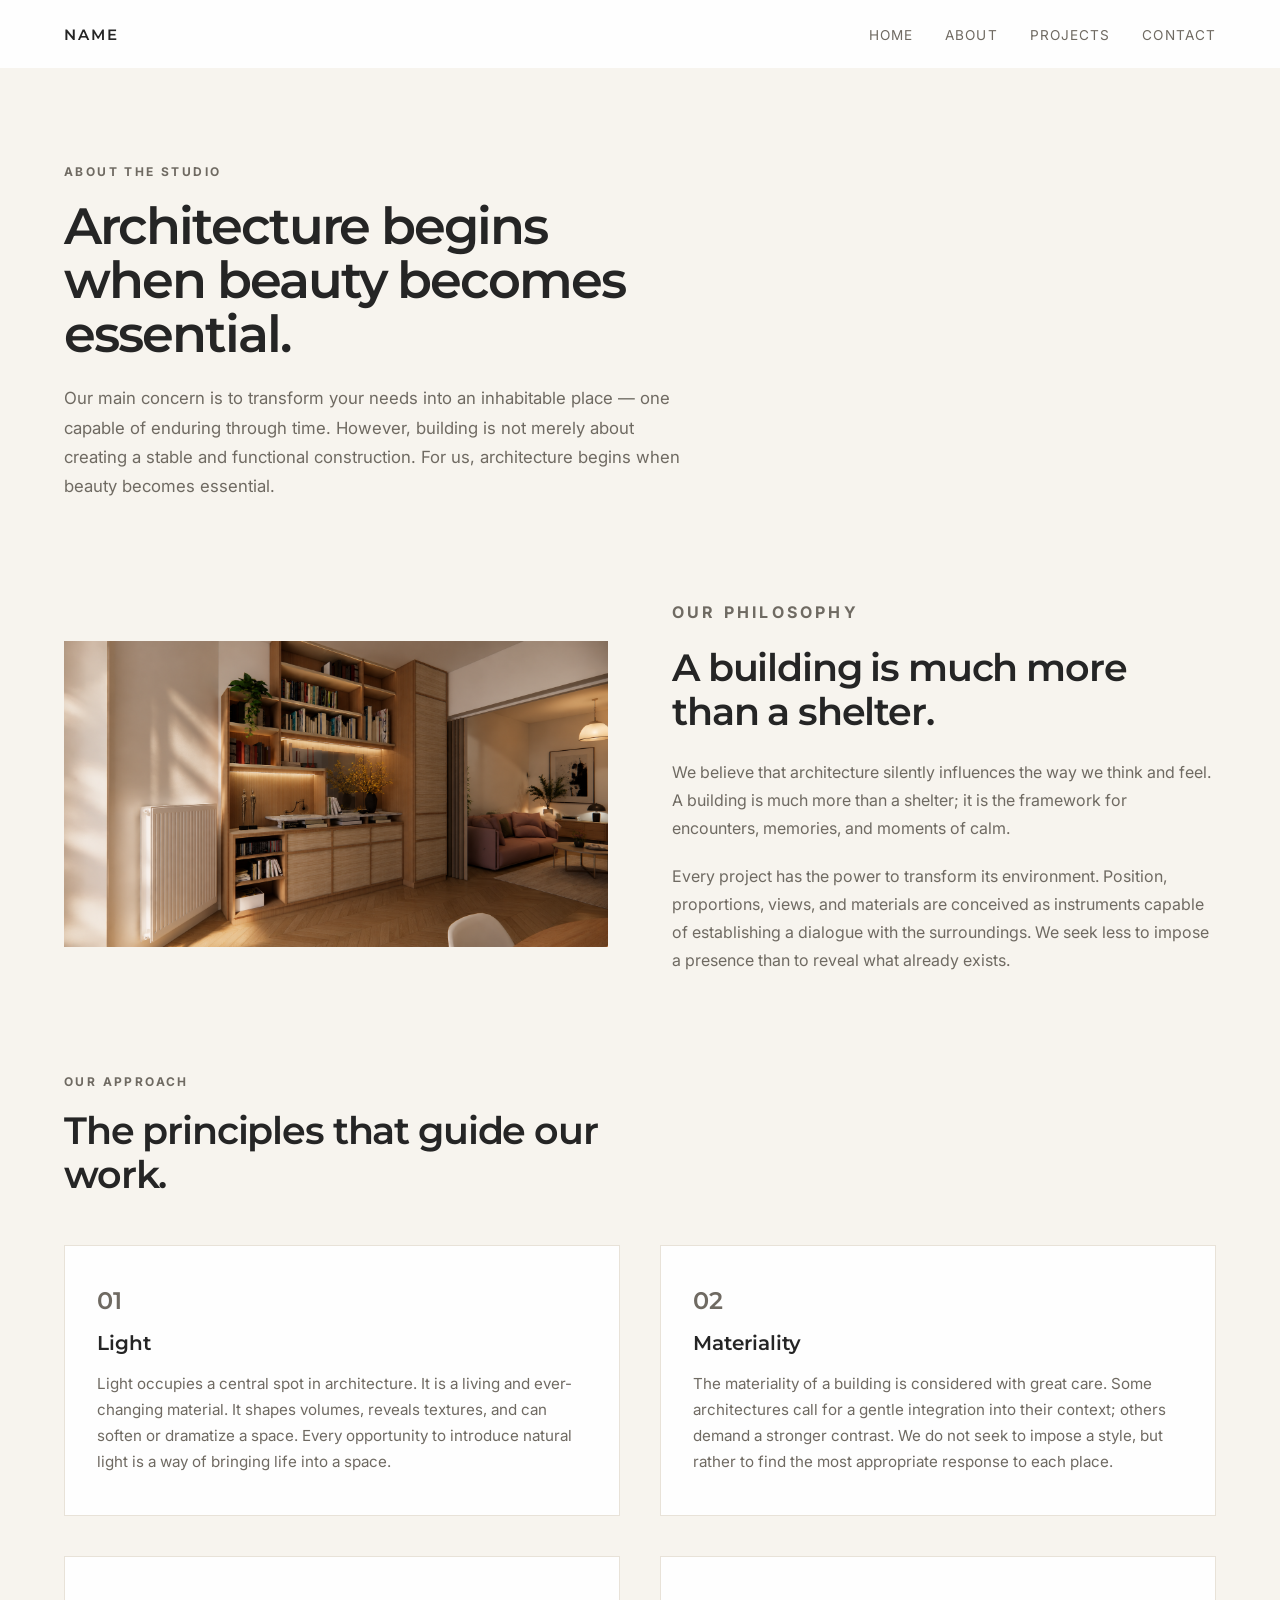
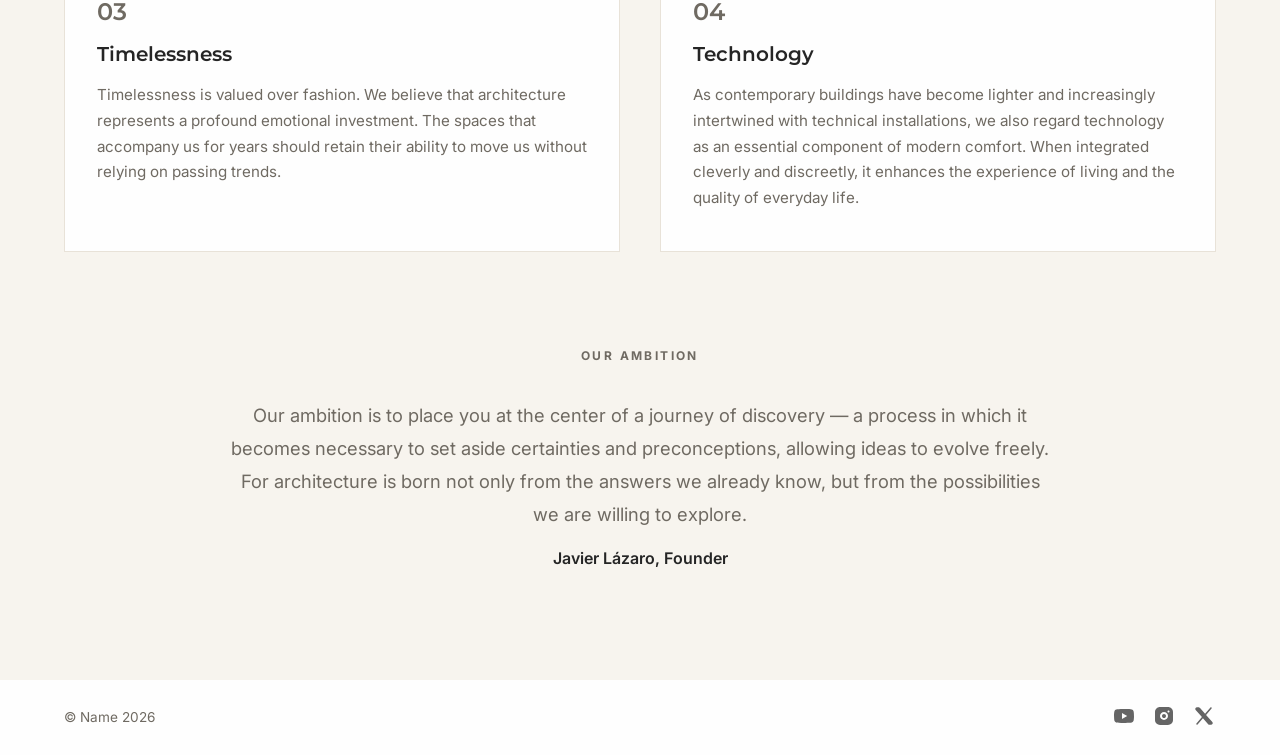
==== about.html @ 38e944a3 "add project page structure and styling" ====
<!doctype html>
<html lang="en">
  <head>
    <meta charset="UTF-8" />
    <meta name="viewport" content="width=device-width, initial-scale=1.0" />
    <!-- Google Fonts -->
    <link rel="preconnect" href="https://fonts.googleapis.com" />
    <link rel="preconnect" href="https://fonts.gstatic.com" crossorigin />
    <link
      href="https://fonts.googleapis.com/css2?family=Inter:ital,opsz,wght@0,14..32,100..900;1,14..32,100..900&family=Montserrat:ital,wght@0,100..900;1,100..900&display=swap"
      rel="stylesheet"
    />
    <!-- CSS Global -->
    <link rel="stylesheet" href="./global.css" />
    <title>About - Architecture</title>
  </head>
  <body>
    <header class="site-header">
      <a href="index.html" class="logo">Name</a>
      <nav class="site-nav">
        <ul>
          <li><a href="index.html">Home</a></li>
          <li><a href="about.html">About</a></li>
          <li><a href="projects.html">Projects</a></li>
          <li><a href="#">Contact</a></li>
        </ul>
      </nav>
    </header>

    <main>
      <!-- PAGE INTRO -->
      <section class="page-intro">
        <p class="eyebrow">About the Studio</p>
        <h1>Architecture begins when beauty becomes essential.</h1>
        <p class="subtext">
          Our main concern is to transform your needs into an inhabitable place
          — one capable of enduring through time. However, building is not
          merely about creating a stable and functional construction. For us,
          architecture begins when beauty becomes essential.
        </p>
      </section>

      <!-- PHILOSOPHY -->
      <section class="philosophy">
        <div class="philosophy-image">
          <img
            src="./images/projects/almu-y-tommi.png"
            alt="Almu & Tommi project"
          />
        </div>
        <div class="philosophy-text">
          <p class="eyebrow">Our Philosophy</p>
          <h2>A building is much more than a shelter.</h2>
          <p>
            We believe that architecture silently influences the way we think
            and feel. A building is much more than a shelter; it is the
            framework for encounters, memories, and moments of calm.
          </p>
          <p>
            Every project has the power to transform its environment. Position,
            proportions, views, and materials are conceived as instruments
            capable of establishing a dialogue with the surroundings. We seek
            less to impose a presence than to reveal what already exists.
          </p>
        </div>
      </section>

      <!-- APPROACH GRID -->
      <section class="page-section">
        <div class="section-header">
          <p class="eyebrow">Our Approach</p>
          <h2>The principles that guide our work.</h2>
        </div>

        <div class="values-grid">
          <div class="value-card">
            <span class="value-number">01</span>
            <h3>Light</h3>
            <p>
              Light occupies a central spot in architecture. It is a living and
              ever-changing material. It shapes volumes, reveals textures, and
              can soften or dramatize a space. Every opportunity to introduce
              natural light is a way of bringing life into a space.
            </p>
          </div>

          <div class="value-card">
            <span class="value-number">02</span>
            <h3>Materiality</h3>
            <p>
              The materiality of a building is considered with great care. Some
              architectures call for a gentle integration into their context;
              others demand a stronger contrast. We do not seek to impose a
              style, but rather to find the most appropriate response to each
              place.
            </p>
          </div>

          <div class="value-card">
            <span class="value-number">03</span>
            <h3>Timelessness</h3>
            <p>
              Timelessness is valued over fashion. We believe that architecture
              represents a profound emotional investment. The spaces that
              accompany us for years should retain their ability to move us
              without relying on passing trends.
            </p>
          </div>

          <div class="value-card">
            <span class="value-number">04</span>
            <h3>Technology</h3>
            <p>
              As contemporary buildings have become lighter and increasingly
              intertwined with technical installations, we also regard
              technology as an essential component of modern comfort. When
              integrated cleverly and discreetly, it enhances the experience of
              living and the quality of everyday life.
            </p>
          </div>
        </div>
      </section>

      <!-- CLOSING STATEMENT -->
      <section class="closing-statement">
        <p class="eyebrow">Our Ambition</p>
        <p class="closing-lead">
          Our ambition is to place you at the center of a journey of discovery —
          a process in which it becomes necessary to set aside certainties and
          preconceptions, allowing ideas to evolve freely. For architecture is
          born not only from the answers we already know, but from the
          possibilities we are willing to explore.
        </p>
        <p class="founder">Javier Lázaro, Founder</p>
      </section>
    </main>

    <footer class="site-footer">
      <p>© Name 2026</p>
      <ul class="social-links">
        <li>
          <a
            href="https://www.youtube.com/"
            target="_blank"
            rel="noopener noreferrer"
          >
            <img src="./images/youtube.svg" alt="YouTube" />
          </a>
        </li>
        <li>
          <a
            href="https://www.instagram.com/"
            target="_blank"
            rel="noopener noreferrer"
          >
            <img src="./images/instagram-fill.svg" alt="Instagram" />
          </a>
        </li>
        <li>
          <a href="https://x.com/" target="_blank" rel="noopener noreferrer">
            <img src="./images/x-twitter-solid.svg" alt="X / Twitter" />
          </a>
        </li>
      </ul>
    </footer>
  </body>
</html>
---- global.css ----
* {
  margin: 0;
  padding: 0;
  box-sizing: border-box;
}

:root {
  --color-light: #fefefe;
  --color-cream: #f7f4ee;
  --color-stone: #e8e2d8;
  --color-text: #252525;
  --color-muted: #6f6a62;
}

body {
  min-height: 100vh;
  font-family: "Inter", sans-serif;
  background-color: var(--color-cream);
  color: var(--color-text);
}

ul {
  list-style: none;
}

a {
  text-decoration: none;
  color: inherit;
}

/* GENERAL */

.eyebrow {
  margin-bottom: 1.25rem;
  font-size: 0.75rem;
  font-weight: 700;
  letter-spacing: 0.2em;
  text-transform: uppercase;
  color: var(--color-muted);
}

/* HEADER */

.site-header {
  display: flex;
  justify-content: space-between;
  align-items: center;
  padding: 1.5rem 5%;
  background-color: var(--color-light);
}

.logo {
  font-family: "Montserrat", sans-serif;
  font-size: 0.95rem;
  font-weight: 600;
  letter-spacing: 0.14em;
  text-transform: uppercase;
}

.site-nav ul {
  display: flex;
  gap: 2rem;
}

.site-nav a {
  font-size: 0.85rem;
  letter-spacing: 0.08em;
  text-transform: uppercase;
  color: var(--color-muted);
}

.site-nav a:hover {
  color: var(--color-text);
  text-decoration: underline;
  text-underline-offset: 0.4rem;
}

/* HERO */

.hero-content {
  position: relative;
  min-height: 90vh;
}

.hero-image {
  position: absolute;
  height: 100%;
  object-fit: contain;
  object-position: left center;
  z-index: 1;
}

.hero-content-details {
  position: absolute;
  top: 50%;
  right: 6%;
  transform: translateY(-50%);
  max-width: 65%;
  background: rgba(255, 255, 255, 0.95);
  /* backdrop-filter: blur(20px); */
  padding: 4rem 3.5rem;
  box-shadow:
    0 10px 40px rgba(0, 0, 0, 0.08),
    0 2px 8px rgba(0, 0, 0, 0.04);
}

.hero h1 {
  margin-bottom: 1.5rem;
  font-size: clamp(2.4rem, 4vw, 4.5rem);
  font-family: "Montserrat", sans-serif;
  font-weight: 600;
  line-height: 1.05;
  letter-spacing: -0.04em;
}

.hero .subtext {
  margin-bottom: 2.5rem;
  font-size: 1.05rem;
  line-height: 1.75;
  color: var(--color-muted);
}

/* Reset hero p styles for the card */
.hero p {
  max-width: 100%;
  color: var(--color-muted);
  text-shadow: none;
}

/* BUTTON */

.btn-wrapper {
  display: flex;
  gap: 1rem;
  flex-wrap: wrap;
}

.button {
  padding: 1.1rem 2.25rem;
  border: 1.5px solid var(--color-text);
  font-size: 0.8rem;
  font-weight: 600;
  letter-spacing: 0.12rem;
  text-transform: uppercase;
}

@media (max-width: 460px) {
  .btn-wrapper {
    flex-direction: column;
    gap: 0.5rem;
  }

  .button {
    padding: 0.8rem 1.6rem;
    text-align: center;
  }
}

.button:hover {
  color: var(--color-light);
  background-color: var(--color-text);
}

/* FOOTER */

.site-footer {
  display: flex;
  justify-content: space-between;
  align-items: center;
  padding: 1.5rem 5%;
  background-color: var(--color-light);
  color: var(--color-muted);
  font-size: 0.85rem;
}

.social-links {
  display: flex;
  align-items: center;
  gap: 1rem;
}

.social-links img {
  width: 24px;
  opacity: 0.6;
  filter: none;
}

.social-links img:hover {
  opacity: 1;
}

@media (max-width: 768px) {
  .site-header,
  .site-footer {
    flex-direction: column;
    gap: 1rem;
  }
}

/* ABOUT */

.page-intro {
  max-width: 760px;
  padding: 6rem 5% 3rem;
}

.page-intro h1 {
  margin-bottom: 1.5rem;
  font-family: "Montserrat", sans-serif;
  font-size: clamp(2.2rem, 4vw, 3.8rem);
  font-weight: 600;
  line-height: 1.05;
  letter-spacing: -0.04em;
}

.page-intro .subtext {
  font-size: 1.05rem;
  line-height: 1.75;
  color: var(--color-muted);
}

/* ABOUT - PHILOSOPHY */

.philosophy {
  display: grid;
  grid-template-columns: 1fr 1fr;
  gap: 4rem;
  align-items: center;
  padding: 3rem 5%;
}

.philosophy-image img {
  width: 100%;
  height: auto;
  object-fit: cover;
}

.section-header h2,
.philosophy-text h2 {
  font-family: "Montserrat", sans-serif;
  font-size: clamp(1.8rem, 3vw, 2.6rem);
  font-weight: 600;
  line-height: 1.15;
  letter-spacing: -0.03em;
}

.philosophy-text h2 {
  margin: 0.75rem 0 1.5rem;
}

.philosophy-text p {
  margin-bottom: 1.25rem;
  font-size: 1rem;
  line-height: 1.75;
  color: var(--color-muted);
}

/* ABOUT - VALUES */

.page-section {
  padding: 2rem 5% 5rem;
}

.section-header {
  max-width: 640px;
  margin-bottom: 3rem;
}

.values-grid {
  display: grid;
  grid-template-columns: repeat(2, 1fr);
  gap: 2.5rem;
}

.value-card {
  display: flex;
  flex-direction: column;
  gap: 1rem;
  padding: 2.5rem 2rem;
  background-color: var(--color-light);
  border: 1px solid var(--color-stone);
}

.value-number {
  font-family: "Montserrat", sans-serif;
  font-size: 1.5rem;
  font-weight: 600;
  color: var(--color-muted);
}

.value-card h3 {
  font-family: "Montserrat", sans-serif;
  font-size: 1.25rem;
  font-weight: 600;
}

.value-card p {
  font-size: 0.95rem;
  line-height: 1.7;
  color: var(--color-muted);
}

/* ABOUT - CLOSING STATEMENT */

.closing-statement {
  display: flex;
  flex-direction: column;
  gap: 1rem;
  max-width: 950px;
  align-items: center;
  margin: 0 auto;
  padding: 1rem 5% 7rem;
  text-align: center;
}

.closing-lead {
  font-size: 1.15rem;
  line-height: 1.8;
  color: var(--color-muted);
}

.founder {
  font-weight: 600;
}

/* PROJECTS */

.projects-grid {
  display: grid;
  grid-template-columns: repeat(3, 1fr);
  gap: 2.5rem;
}

.project-card {
  background-color: var(--color-light);
  border: 1px solid var(--color-stone);
  cursor: pointer;
}

.project-image {
  position: relative;
}

.project-image img {
  width: 100%;
}

.project-info {
  display: flex;
  flex-direction: column;
  gap: 0.5rem;
  margin: 1.5rem 1.75rem;
}

.project-meta {
  font-size: 0.75rem;
  font-weight: 700;
  letter-spacing: 0.12em;
  text-transform: uppercase;
  color: var(--color-muted);
}

.project-card h3 {
  font-family: "Montserrat", sans-serif;
  font-size: 1.35rem;
  font-weight: 600;
  letter-spacing: -0.02em;
}

.project-desc {
  font-size: 0.95rem;
  line-height: 1.5;
  color: var(--color-muted);
}

/* PROJECTS — MULTI-IMAGE */

.image-count {
  position: absolute;
  top: 1rem;
  right: 1rem;
  z-index: 2;
  padding: 0.3rem 0.7rem;
  font-size: 0.7rem;
  font-weight: 700;
  letter-spacing: 0.08em;
  background-color: var(--color-light);
}

/* LIGHTBOX */

.lightbox {
  display: none;
  position: fixed;
  inset: 0;
  z-index: 100;
  background: rgba(37, 37, 37, 0.94);
  align-items: center;
  justify-content: center;
}

.lightbox.open {
  display: flex;
}

.lightbox-img {
  max-width: 85%;
  max-height: 85%;
  object-fit: contain;
  box-shadow: 0 20px 60px rgba(0, 0, 0, 0.4);
}

.lightbox button {
  position: absolute;
  background: none;
  border: none;
  color: var(--color-light);
  cursor: pointer;
  opacity: 0.7;
  transition: opacity 0.2s ease;
  line-height: 1;
}

.lightbox button:hover {
  opacity: 1;
}

.lightbox-close {
  top: 1.75rem;
  right: 2.25rem;
  font-size: 2.75rem;
}

.lightbox-prev,
.lightbox-next {
  top: 50%;
  transform: translateY(-50%);
  font-size: 3.5rem;
  padding: 0 1rem;
}

.lightbox-prev {
  left: 1.5rem;
}

.lightbox-next {
  right: 1.5rem;
}

/* Hidden automatically for single-image projects */
.lightbox.single .lightbox-prev,
.lightbox.single .lightbox-next,
.lightbox.single .lightbox-counter {
  display: none;
}

.lightbox-counter {
  position: absolute;
  bottom: 1.75rem;
  left: 50%;
  transform: translateX(-50%);
  font-size: 0.8rem;
  letter-spacing: 0.12em;
  color: var(--color-light);
  opacity: 0.7;
}

/* RESPONSIVE */

@media (max-width: 768px) {
  .hero-content {
    min-height: 85vh;
    /* padding: 2rem 5%; */
    background-image: url("./images/house.png");
    background-size: cover;
    background-position: center;
    background-repeat: no-repeat;
  }

  .hero-content img {
    display: none;
  }

  .hero-content-details {
    /* margin: 0; */
    /* width: 100%; */
    /* max-width: 620px; */
    background: rgba(0, 0, 0, 0.3);
    backdrop-filter: none;
    box-shadow: none;
    width: 90%;
    max-width: 100%;
    padding: 1rem 1.5rem;
  }

  .hero h1 {
    font-size: clamp(3rem, 8vw, 5.8rem);
    color: var(--color-light);
  }

  .hero p {
    font-size: 1rem;
    color: rgba(255, 255, 255, 0.88);
    text-shadow: 0 2px 12px rgba(0, 0, 0, 0.45);
  }

  .hero .subtext {
    font-size: 1rem;
    color: var(--color-cream);
  }

  .button {
    border: 1px solid var(--color-light);
    background-color: rgba(255, 255, 255, 0.08);
    backdrop-filter: blur(1px);
    color: var(--color-light);
  }

  .button:hover {
    background-color: var(--color-stone);
    color: var(--color-text);
  }
}

@media (max-width: 475px) {
  .hero h1 {
    font-size: 2rem;
    margin-bottom: 0.8rem;
  }

  .hero .eyebrow {
    font-size: 0.7rem;
  }

  .hero .subtext {
    margin-bottom: 1rem;
  }

  .btn-wrapper {
    flex-direction: column;
    text-align: center;
    gap: 0.7rem;
  }

  .button {
    padding: 0.8rem 1.6rem;
  }
}

@media (max-width: 900px) {
  .values-grid,
  .projects-grid {
    grid-template-columns: repeat(2, 1fr);
  }

  .philosophy {
    grid-template-columns: 1fr;
    gap: 2.5rem;
  }

  .philosophy-image img {
    max-height: 420px;
    width: 100%;
    object-fit: cover;
  }
}

@media (max-width: 600px) {
  .values-grid,
  .projects-grid {
    grid-template-columns: 1fr;
  }

  .page-intro {
    padding-top: 4rem;
  }

  /* LIGHTBOX */
  .lightbox-prev,
  .lightbox-next {
    font-size: 2.5rem;
  }
  .lightbox-close {
    font-size: 2.25rem;
    top: 1rem;
    right: 1.25rem;
  }
}
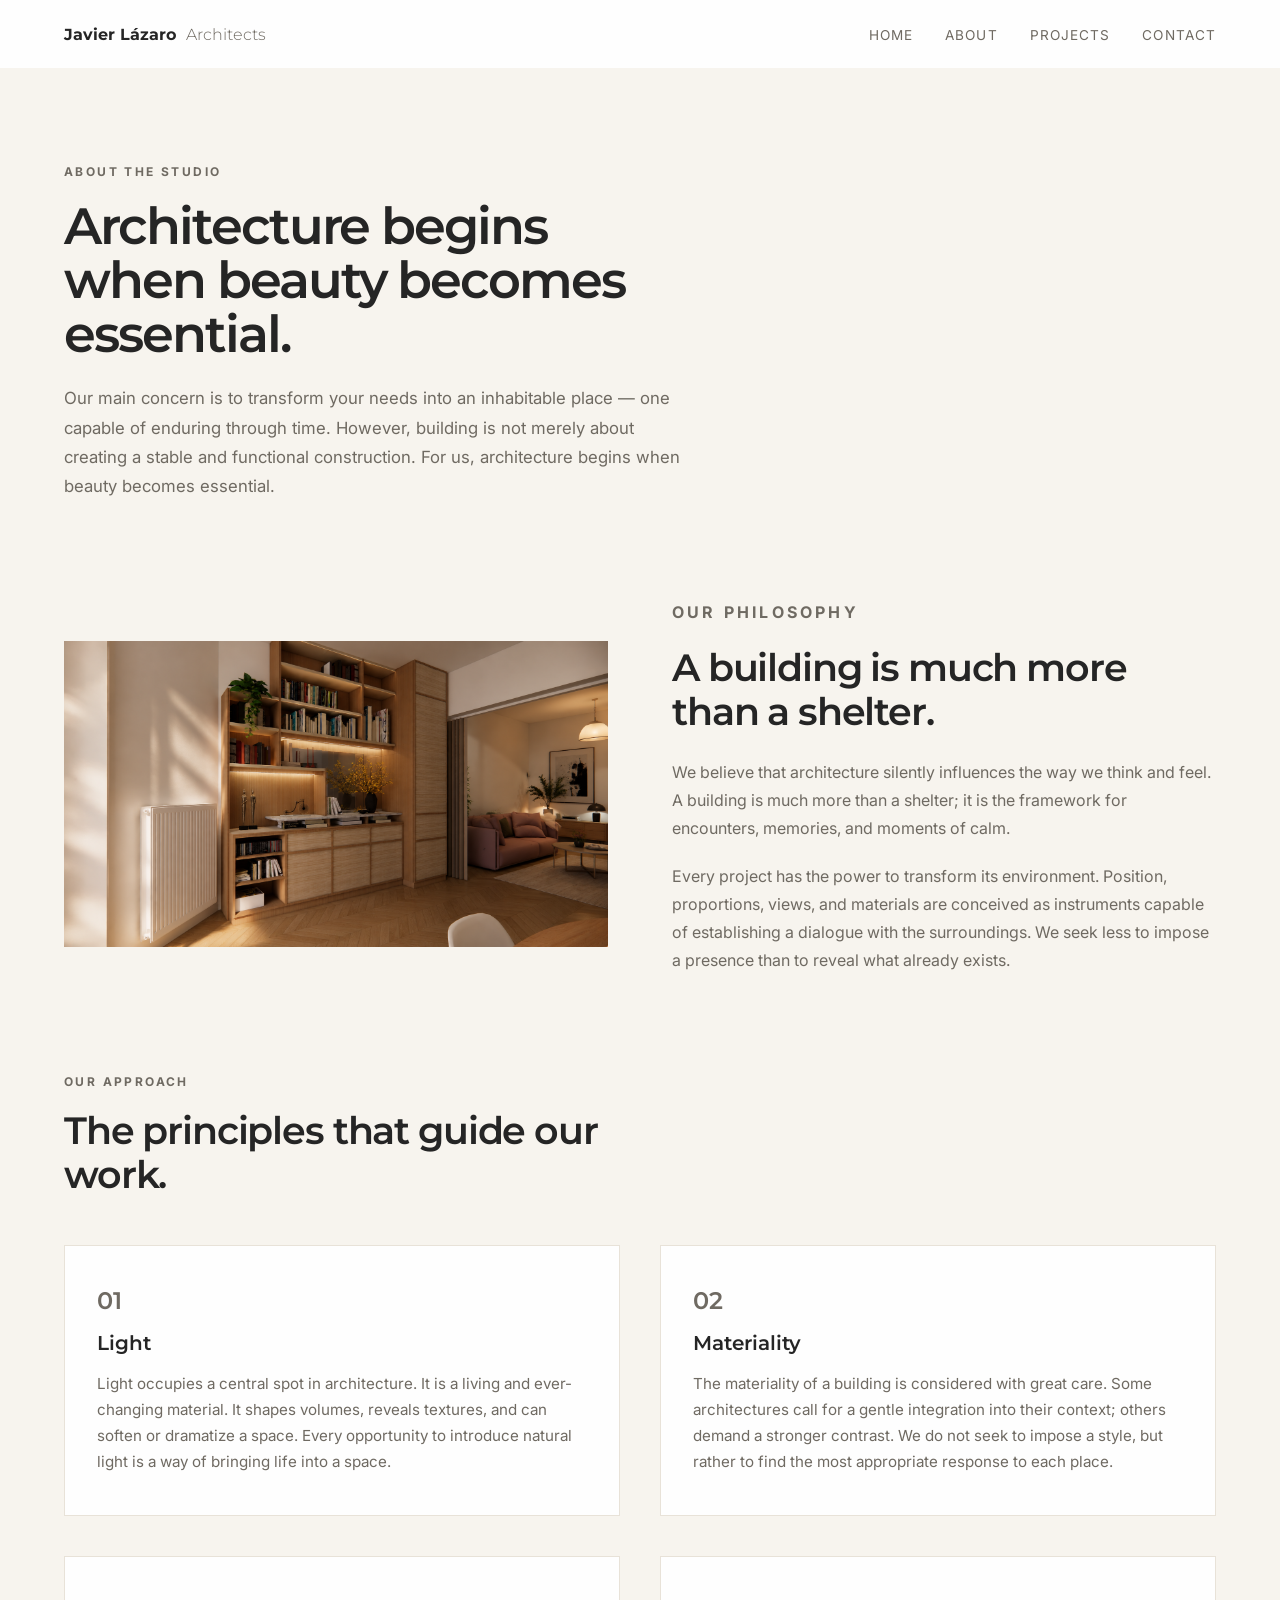
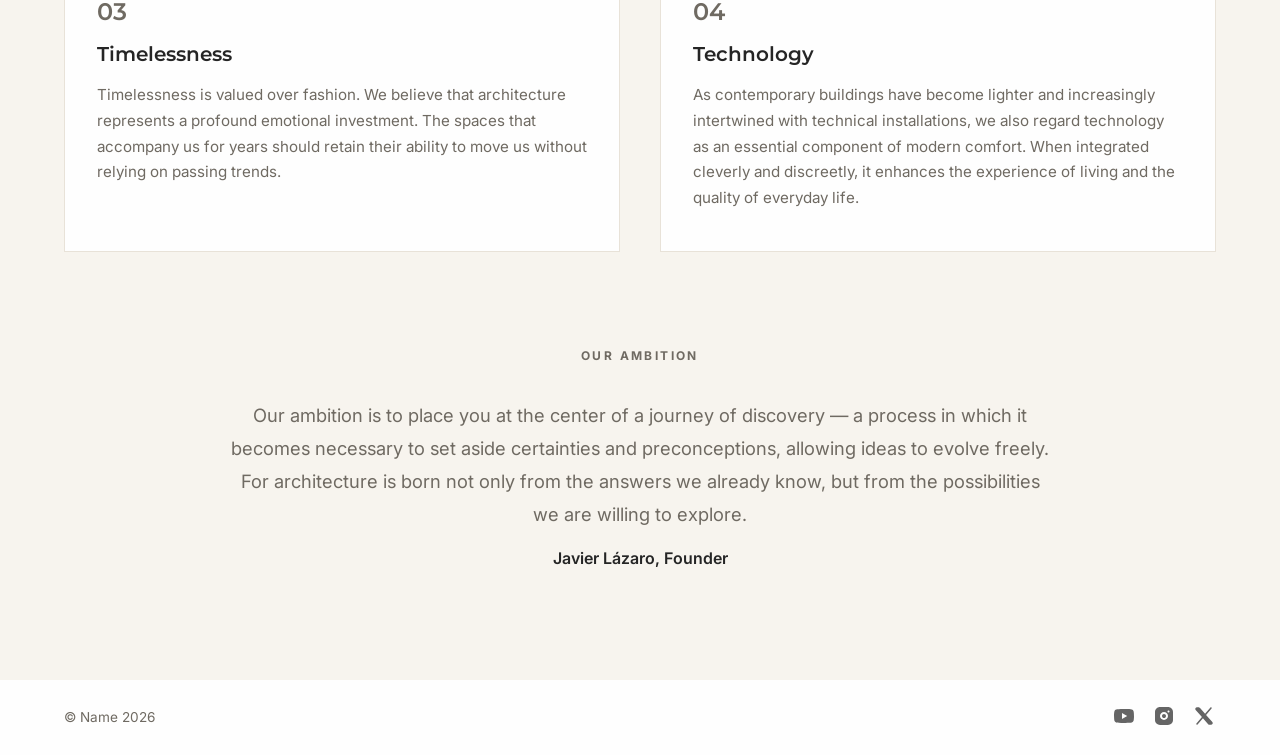
==== commit a7546962: "add name in logo" ====
--- a/about.html
+++ b/about.html
@@ -16,7 +16,10 @@
   </head>
   <body>
     <header class="site-header">
-      <a href="index.html" class="logo">Name</a>
+      <a href="index.html" class="logo">
+        <span class="logo-name">Javier Lázaro</span>
+        <span class="logo-suffix">Architects</span></a
+      >
       <nav class="site-nav">
         <ul>
           <li><a href="index.html">Home</a></li>
--- a/global.css
+++ b/global.css
@@ -8,8 +8,11 @@
   --color-light: #fefefe;
   --color-cream: #f7f4ee;
   --color-stone: #e8e2d8;
+  --color-stone-rgb: 232, 226, 216;
   --color-text: #252525;
+  --color-text-rgb: 37, 37, 37;
   --color-muted: #6f6a62;
+  --color-muted-rgb: 111, 106, 98;
 }
 
 body {
@@ -51,10 +54,17 @@
 
 .logo {
   font-family: "Montserrat", sans-serif;
-  font-size: 0.95rem;
-  font-weight: 600;
-  letter-spacing: 0.14em;
-  text-transform: uppercase;
+  font-size: 1rem;
+}
+
+.logo-name {
+  font-weight: 700;
+}
+
+.logo-suffix {
+  font-weight: 300;
+  margin-left: 0.35rem;
+  color: var(--color-muted);
 }
 
 .site-nav ul {
@@ -373,6 +383,38 @@
   color: var(--color-muted);
 }
 
+/* PROJECT SPECS */
+
+.project-specs {
+  display: flex;
+  gap: 1.5rem;
+  margin: 1.5rem 1.75rem;
+  padding-top: 1.25rem;
+  border-top: 1px solid var(--color-stone);
+}
+
+.project-specs dt {
+  font-size: 0.7rem;
+  font-weight: 700;
+  letter-spacing: 0.1em;
+  text-transform: uppercase;
+  color: var(--color-muted);
+  margin-bottom: 0.25rem;
+}
+
+.project-specs dd {
+  font-size: 0.95rem;
+}
+
+.status-tag {
+  padding: 0.2rem 0.6rem;
+  font-size: 0.75rem;
+  font-weight: 600;
+  letter-spacing: 0.04em;
+  color: var(--color-muted);
+  background-color: var(--color-cream);
+}
+
 /* PROJECTS — MULTI-IMAGE */
 
 .image-count {
@@ -392,9 +434,12 @@
 .lightbox {
   display: none;
   position: fixed;
-  inset: 0;
+  top: 0;
+  right: 0;
+  bottom: 0;
+  left: 0;
   z-index: 100;
-  background: rgba(37, 37, 37, 0.94);
+  background: rgba(var(--color-text-rgb), 0.94);
   align-items: center;
   justify-content: center;
 }
@@ -406,19 +451,17 @@
 .lightbox-img {
   max-width: 85%;
   max-height: 85%;
+  margin-bottom: 0.5rem;
   object-fit: contain;
   box-shadow: 0 20px 60px rgba(0, 0, 0, 0.4);
 }
 
 .lightbox button {
-  position: absolute;
   background: none;
   border: none;
   color: var(--color-light);
   cursor: pointer;
-  opacity: 0.7;
-  transition: opacity 0.2s ease;
-  line-height: 1;
+  opacity: 0.5;
 }
 
 .lightbox button:hover {
@@ -426,25 +469,29 @@
 }
 
 .lightbox-close {
+  position: absolute;
   top: 1.75rem;
   right: 2.25rem;
   font-size: 2.75rem;
 }
 
+.lightbox-controls {
+  position: absolute;
+  display: flex;
+  align-items: center;
+  bottom: 0.75rem;
+  letter-spacing: 0.12em;
+  color: var(--color-light);
+}
+
 .lightbox-prev,
 .lightbox-next {
-  top: 50%;
-  transform: translateY(-50%);
-  font-size: 3.5rem;
   padding: 0 1rem;
-}
-
-.lightbox-prev {
-  left: 1.5rem;
-}
-
-.lightbox-next {
-  right: 1.5rem;
+  font-size: 1.5rem;
+}
+
+.lightbox-counter {
+  font-size: 0.75rem;
 }
 
 /* Hidden automatically for single-image projects */
@@ -452,17 +499,6 @@
 .lightbox.single .lightbox-next,
 .lightbox.single .lightbox-counter {
   display: none;
-}
-
-.lightbox-counter {
-  position: absolute;
-  bottom: 1.75rem;
-  left: 50%;
-  transform: translateX(-50%);
-  font-size: 0.8rem;
-  letter-spacing: 0.12em;
-  color: var(--color-light);
-  opacity: 0.7;
 }
 
 /* RESPONSIVE */
@@ -576,10 +612,7 @@
   }
 
   /* LIGHTBOX */
-  .lightbox-prev,
-  .lightbox-next {
-    font-size: 2.5rem;
-  }
+
   .lightbox-close {
     font-size: 2.25rem;
     top: 1rem;
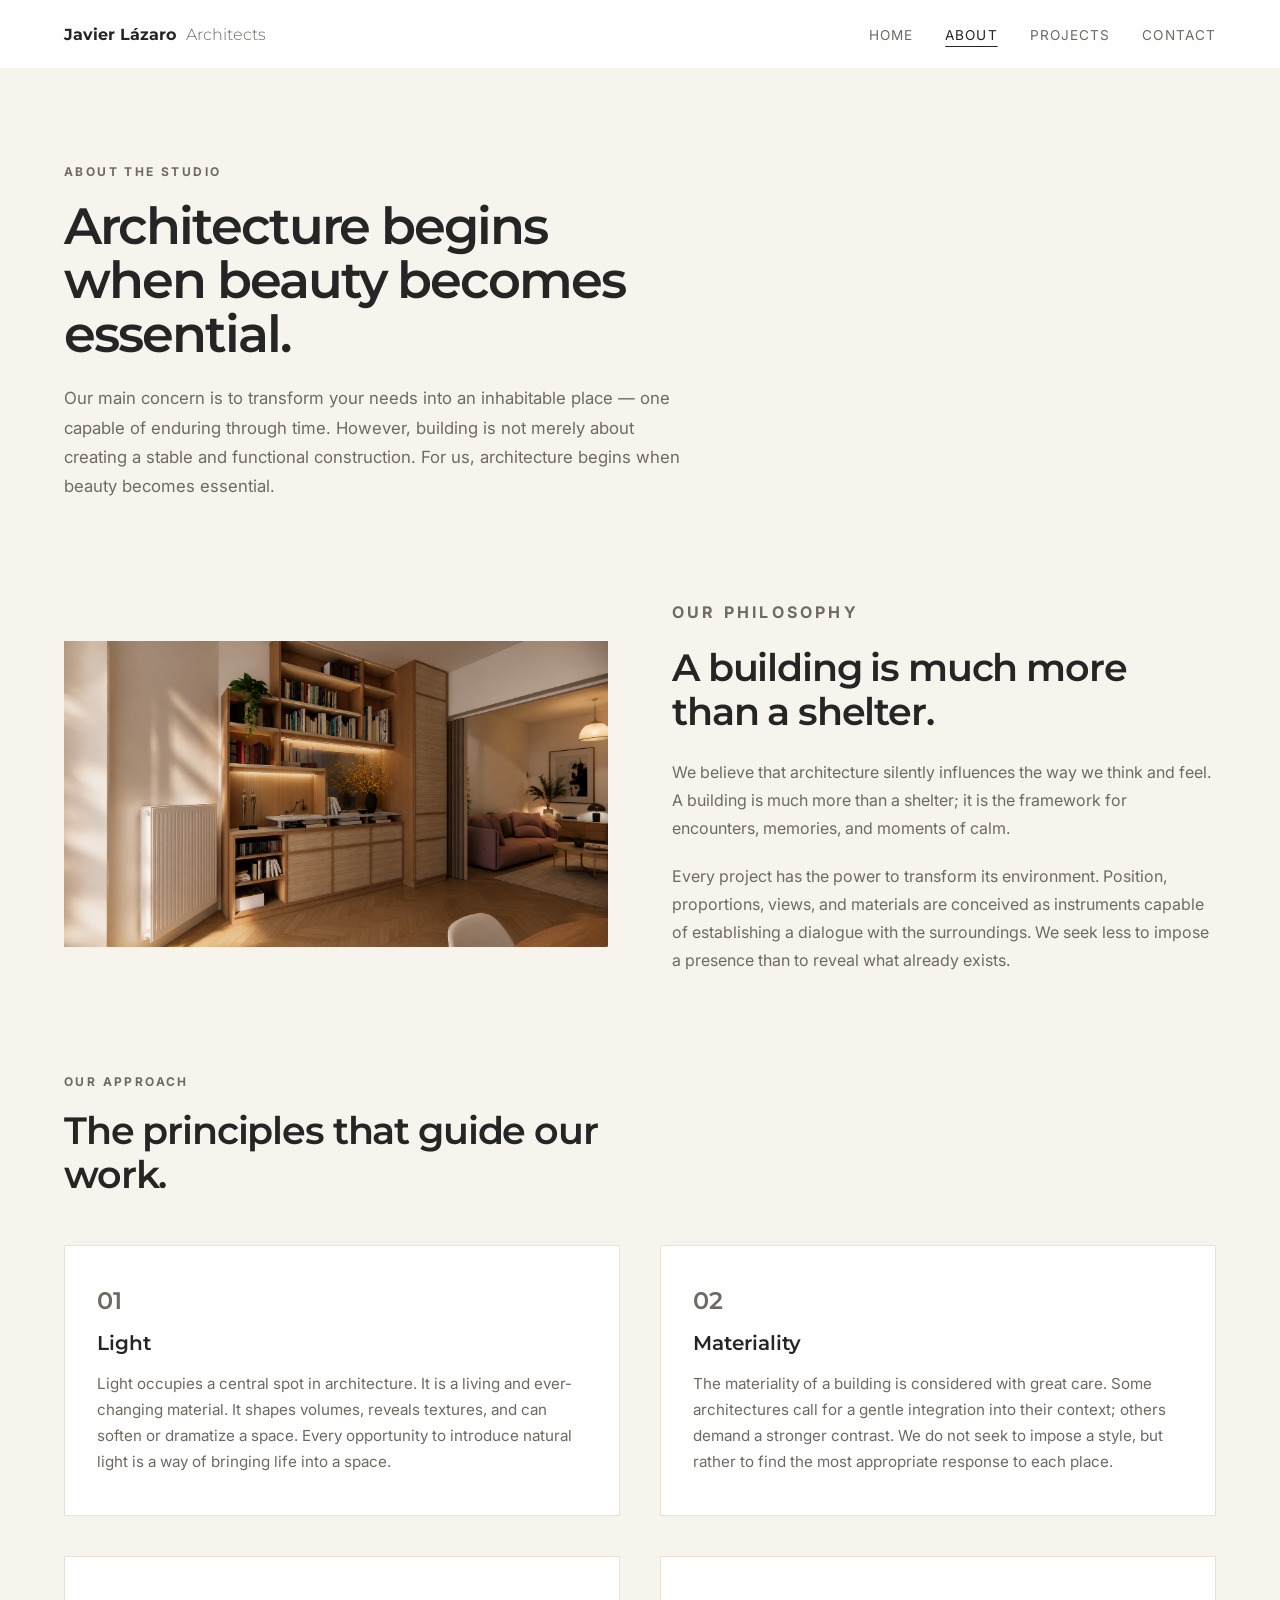
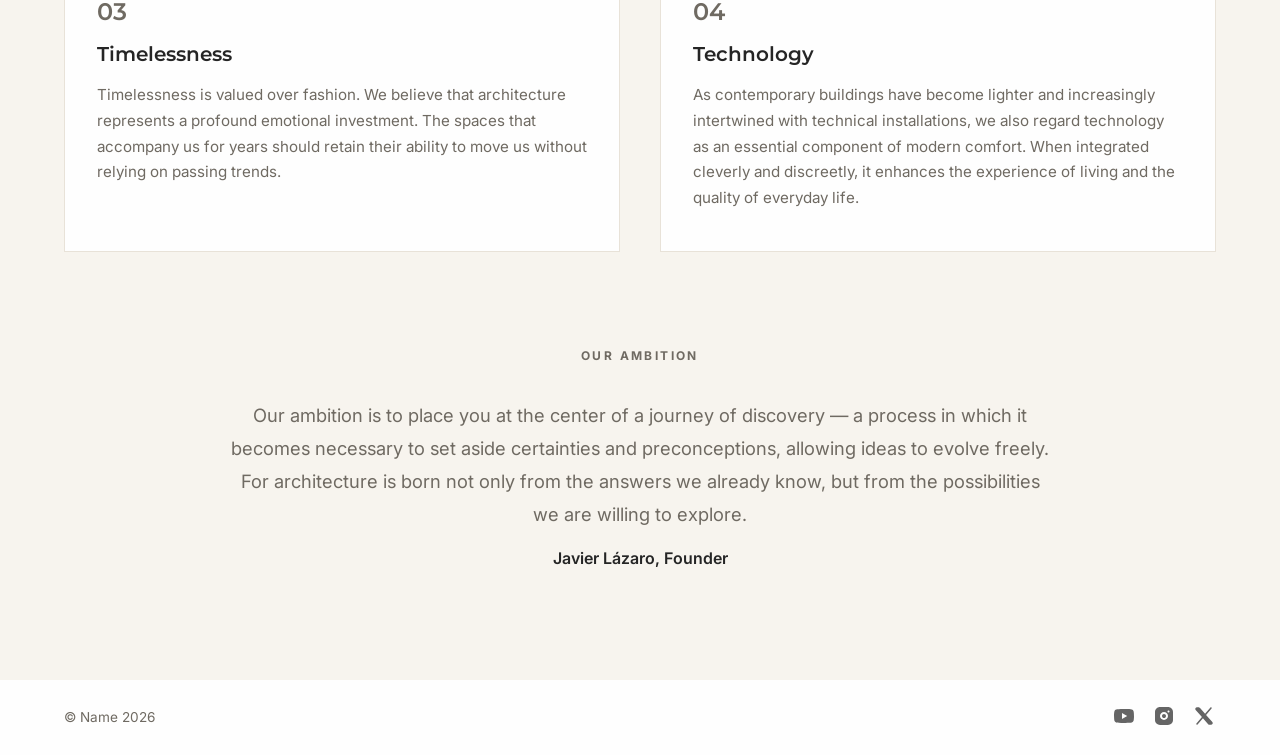
==== commit 591c5049: "feature: add hamburger menu" ====
--- a/about.html
+++ b/about.html
@@ -10,6 +10,11 @@
       href="https://fonts.googleapis.com/css2?family=Inter:ital,opsz,wght@0,14..32,100..900;1,14..32,100..900&family=Montserrat:ital,wght@0,100..900;1,100..900&display=swap"
       rel="stylesheet"
     />
+    <!-- Material Icon CDN -->
+    <link
+      href="https://fonts.googleapis.com/icon?family=Material+Icons"
+      rel="stylesheet"
+    />
     <!-- CSS Global -->
     <link rel="stylesheet" href="./global.css" />
     <title>About - Architecture</title>
@@ -20,14 +25,20 @@
         <span class="logo-name">Javier Lázaro</span>
         <span class="logo-suffix">Architects</span></a
       >
+
       <nav class="site-nav">
         <ul>
           <li><a href="index.html">Home</a></li>
-          <li><a href="about.html">About</a></li>
+          <li><a href="about.html" class="active">About</a></li>
           <li><a href="projects.html">Projects</a></li>
           <li><a href="#">Contact</a></li>
         </ul>
       </nav>
+      <button class="hamburger-menu" id="hamburger-menu">
+        <!-- material icons -->
+        <i class="menuIcon material-icons">menu</i>
+        <i class="closeIcon material-icons">close</i>
+      </button>
     </header>
 
     <main>
@@ -166,5 +177,6 @@
         </li>
       </ul>
     </footer>
+    <script src="./script.js"></script>
   </body>
 </html>
--- a/global.css
+++ b/global.css
@@ -50,6 +50,9 @@
   align-items: center;
   padding: 1.5rem 5%;
   background-color: var(--color-light);
+  position: sticky;
+  top: 0;
+  z-index: 100;
 }
 
 .logo {
@@ -85,38 +88,75 @@
   text-underline-offset: 0.4rem;
 }
 
+.site-nav a.active {
+  color: var(--color-text);
+  text-decoration: underline;
+  text-underline-offset: 0.4rem;
+}
+
+/* HAMBURGER-MENU */
+
+.hamburger-menu {
+  display: none;
+  position: fixed;
+  z-index: 100;
+  top: 1rem;
+  right: 1rem;
+  background-color: transparent;
+  border: none;
+  cursor: pointer;
+}
+
+.menuIcon,
+.closeIcon {
+  color: var(--color-text);
+  font-size: 2rem;
+}
+
+/* nav-menu is open, no need for a hamburger button */
+body.nav-open .menuIcon {
+  display: none;
+}
+
+/* nav-menu is open, NEED to have a X button */
+body.nav-open .closeIcon {
+  display: block;
+}
+
+/* nav-menu is closed, no need for a X button */
+.closeIcon {
+  display: none;
+}
+
 /* HERO */
 
 .hero-content {
   position: relative;
-  min-height: 90vh;
-}
-
-.hero-image {
-  position: absolute;
-  height: 100%;
-  object-fit: contain;
-  object-position: left center;
-  z-index: 1;
+  display: flex;
+  align-items: center;
+  min-height: 85vh;
+  padding: 5%;
+  background-image: url("./images/projects/pfc.png");
+  background-size: cover;
+  background-position: center;
+  background-repeat: no-repeat;
 }
 
 .hero-content-details {
-  position: absolute;
-  top: 50%;
-  right: 6%;
-  transform: translateY(-50%);
-  max-width: 65%;
-  background: rgba(255, 255, 255, 0.95);
-  /* backdrop-filter: blur(20px); */
-  padding: 4rem 3.5rem;
-  box-shadow:
-    0 10px 40px rgba(0, 0, 0, 0.08),
-    0 2px 8px rgba(0, 0, 0, 0.04);
+  max-width: 600px;
+  padding: 3.5rem;
+  background: rgba(0, 0, 0, 0.4);
+  /* backdrop-filter: blur(1px); */
+}
+
+.hero .eyebrow {
+  color: var(--color-stone);
 }
 
 .hero h1 {
   margin-bottom: 1.5rem;
   font-size: clamp(2.4rem, 4vw, 4.5rem);
+  color: var(--color-light);
   font-family: "Montserrat", sans-serif;
   font-weight: 600;
   line-height: 1.05;
@@ -127,14 +167,7 @@
   margin-bottom: 2.5rem;
   font-size: 1.05rem;
   line-height: 1.75;
-  color: var(--color-muted);
-}
-
-/* Reset hero p styles for the card */
-.hero p {
-  max-width: 100%;
-  color: var(--color-muted);
-  text-shadow: none;
+  color: var(--color-cream);
 }
 
 /* BUTTON */
@@ -147,28 +180,19 @@
 
 .button {
   padding: 1.1rem 2.25rem;
-  border: 1.5px solid var(--color-text);
+  color: var(--color-light);
+  border: 1px solid var(--color-light);
+  background-color: rgba(255, 255, 255, 0.08);
+  backdrop-filter: blur(1px);
   font-size: 0.8rem;
   font-weight: 600;
   letter-spacing: 0.12rem;
   text-transform: uppercase;
 }
 
-@media (max-width: 460px) {
-  .btn-wrapper {
-    flex-direction: column;
-    gap: 0.5rem;
-  }
-
-  .button {
-    padding: 0.8rem 1.6rem;
-    text-align: center;
-  }
-}
-
 .button:hover {
-  color: var(--color-light);
-  background-color: var(--color-text);
+  background-color: var(--color-stone);
+  color: var(--color-text);
 }
 
 /* FOOTER */
@@ -197,14 +221,6 @@
 
 .social-links img:hover {
   opacity: 1;
-}
-
-@media (max-width: 768px) {
-  .site-header,
-  .site-footer {
-    flex-direction: column;
-    gap: 1rem;
-  }
 }
 
 /* ABOUT */
@@ -503,58 +519,96 @@
 
 /* RESPONSIVE */
 
+@media (max-width: 900px) {
+  .values-grid,
+  .projects-grid {
+    grid-template-columns: repeat(2, 1fr);
+  }
+
+  .philosophy {
+    grid-template-columns: 1fr;
+    gap: 2.5rem;
+  }
+
+  .philosophy-image img {
+    max-height: 420px;
+    width: 100%;
+    object-fit: cover;
+  }
+}
+
 @media (max-width: 768px) {
-  .hero-content {
-    min-height: 85vh;
-    /* padding: 2rem 5%; */
-    background-image: url("./images/house.png");
-    background-size: cover;
-    background-position: center;
-    background-repeat: no-repeat;
-  }
-
-  .hero-content img {
-    display: none;
+  .site-footer {
+    flex-direction: column;
+    gap: 1rem;
+  }
+
+  .hamburger-menu {
+    display: block;
+  }
+
+  .site-header {
+    flex-direction: row;
+  }
+
+  .site-nav {
+    position: fixed;
+    display: flex;
+    justify-content: center;
+    align-items: center;
+    transform: translateY(-100%);
+    transition: transform 0.2s;
+    top: 0;
+    left: 0;
+    right: 0;
+    bottom: 0;
+    z-index: 99;
+    background: var(--color-light);
+  }
+
+  body.nav-open .site-nav {
+    transform: translateY(0);
+  }
+
+  /* lock background scroll when nav is open*/
+  body.nav-open {
+    overflow: hidden;
+  }
+
+  .site-nav ul {
+    flex-direction: column;
+    align-items: center;
+    gap: 2.75rem;
+  }
+
+  .site-nav a {
+    font-size: 1.4rem;
+    letter-spacing: 0.1em;
   }
 
   .hero-content-details {
-    /* margin: 0; */
-    /* width: 100%; */
-    /* max-width: 620px; */
-    background: rgba(0, 0, 0, 0.3);
-    backdrop-filter: none;
-    box-shadow: none;
-    width: 90%;
+    width: 100%;
     max-width: 100%;
-    padding: 1rem 1.5rem;
-  }
-
-  .hero h1 {
-    font-size: clamp(3rem, 8vw, 5.8rem);
-    color: var(--color-light);
-  }
-
-  .hero p {
-    font-size: 1rem;
-    color: rgba(255, 255, 255, 0.88);
-    text-shadow: 0 2px 12px rgba(0, 0, 0, 0.45);
-  }
-
-  .hero .subtext {
-    font-size: 1rem;
-    color: var(--color-cream);
-  }
-
-  .button {
-    border: 1px solid var(--color-light);
-    background-color: rgba(255, 255, 255, 0.08);
-    backdrop-filter: blur(1px);
-    color: var(--color-light);
-  }
-
-  .button:hover {
-    background-color: var(--color-stone);
-    color: var(--color-text);
+    padding: 2rem 1.5rem;
+  }
+}
+
+@media (max-width: 600px) {
+  .values-grid,
+  .projects-grid {
+    grid-template-columns: 1fr;
+  }
+
+  .page-intro {
+    padding-top: 4rem;
+  }
+
+  /* LIGHTBOX */
+
+  .lightbox-close {
+    font-size: 2.25rem;
+    top: 1rem;
+    right: 1.25rem;
   }
 }
 
@@ -564,14 +618,9 @@
     margin-bottom: 0.8rem;
   }
 
-  .hero .eyebrow {
-    font-size: 0.7rem;
-  }
-
   .hero .subtext {
-    margin-bottom: 1rem;
-  }
-
+    margin-bottom: 1.5rem;
+  }
   .btn-wrapper {
     flex-direction: column;
     text-align: center;
@@ -582,40 +631,3 @@
     padding: 0.8rem 1.6rem;
   }
 }
-
-@media (max-width: 900px) {
-  .values-grid,
-  .projects-grid {
-    grid-template-columns: repeat(2, 1fr);
-  }
-
-  .philosophy {
-    grid-template-columns: 1fr;
-    gap: 2.5rem;
-  }
-
-  .philosophy-image img {
-    max-height: 420px;
-    width: 100%;
-    object-fit: cover;
-  }
-}
-
-@media (max-width: 600px) {
-  .values-grid,
-  .projects-grid {
-    grid-template-columns: 1fr;
-  }
-
-  .page-intro {
-    padding-top: 4rem;
-  }
-
-  /* LIGHTBOX */
-
-  .lightbox-close {
-    font-size: 2.25rem;
-    top: 1rem;
-    right: 1.25rem;
-  }
-}
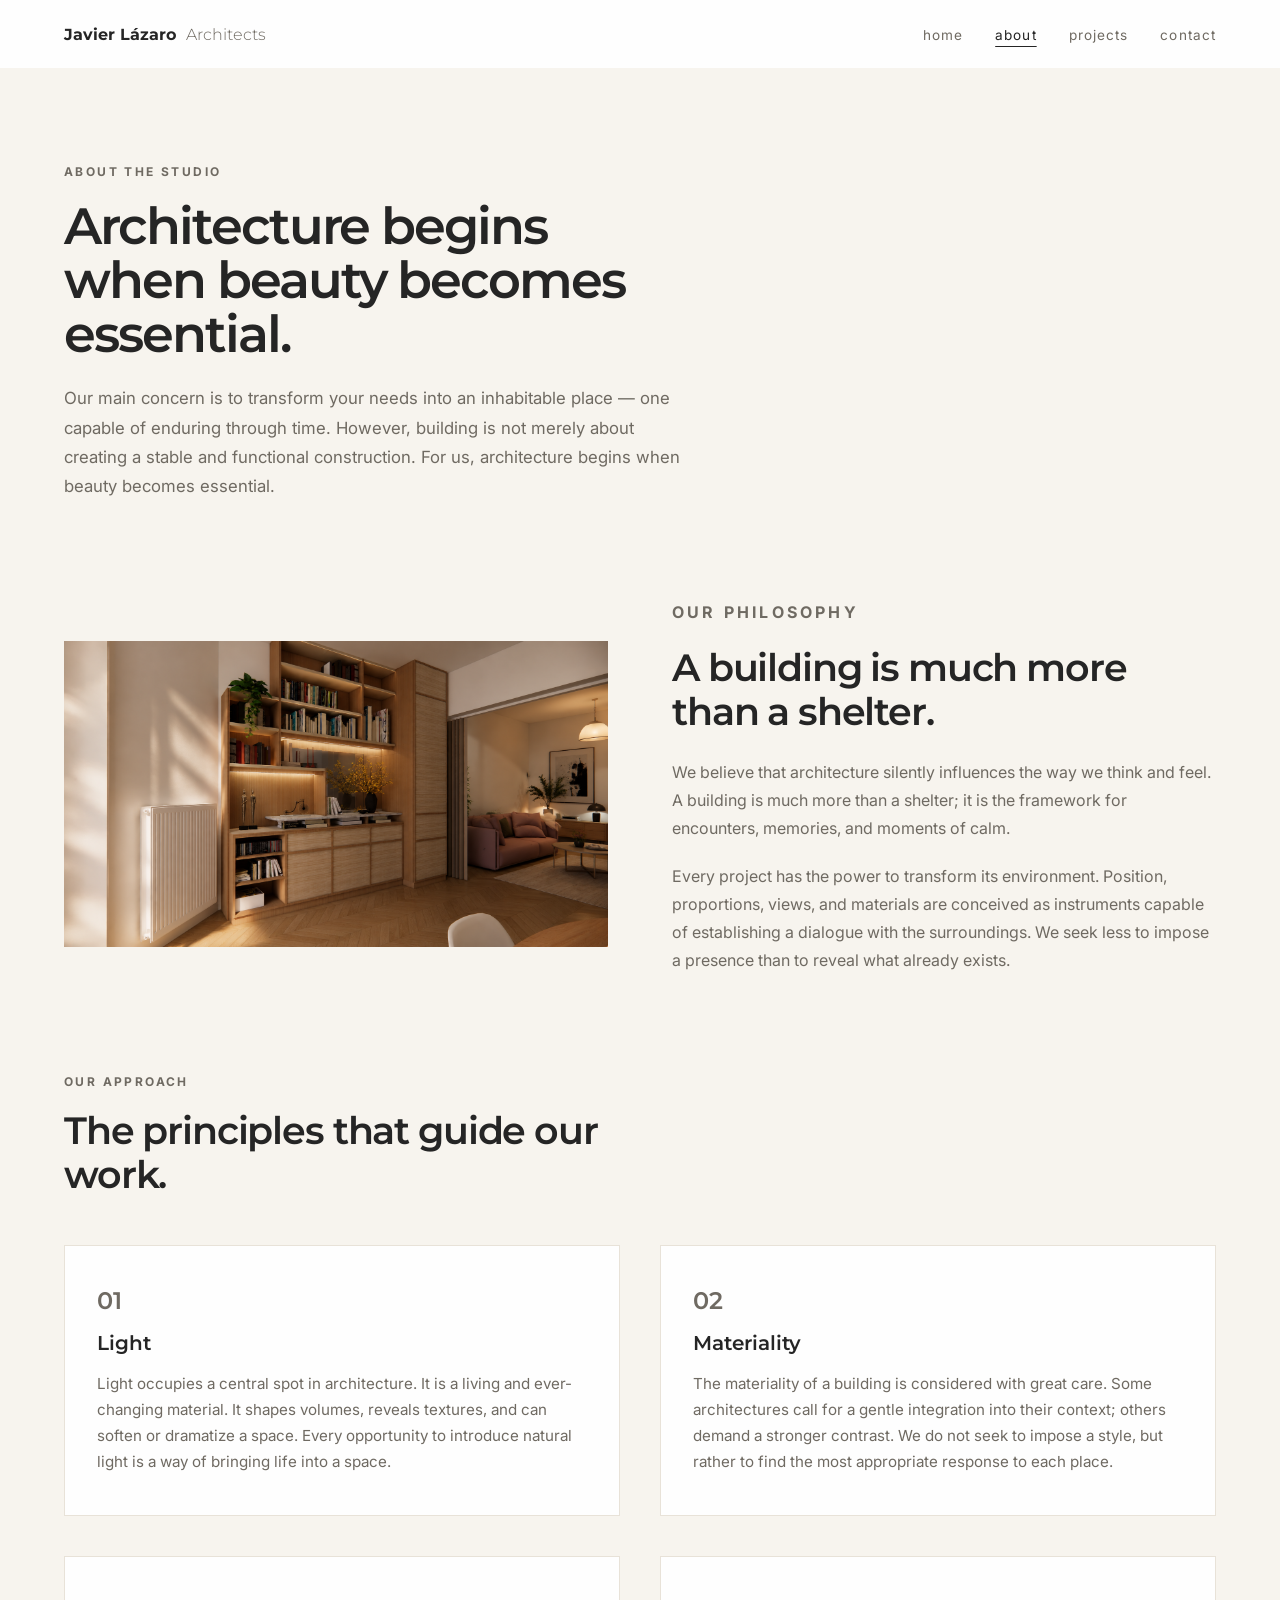
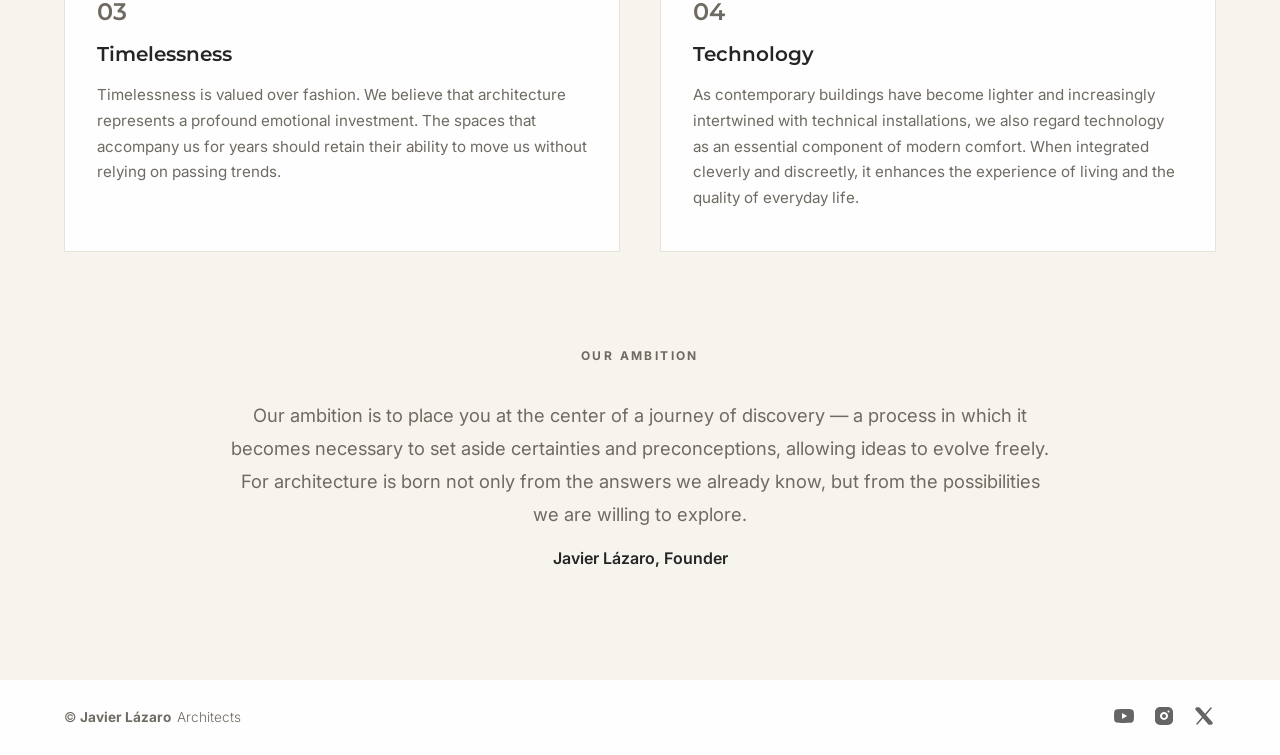
==== commit 6709f561: "update page footer" ====
--- a/about.html
+++ b/about.html
@@ -28,10 +28,10 @@
 
       <nav class="site-nav">
         <ul>
-          <li><a href="index.html">Home</a></li>
-          <li><a href="about.html" class="active">About</a></li>
-          <li><a href="projects.html">Projects</a></li>
-          <li><a href="#">Contact</a></li>
+          <li><a href="index.html">home</a></li>
+          <li><a href="about.html" class="active">about</a></li>
+          <li><a href="projects.html">projects</a></li>
+          <li><a href="#">contact</a></li>
         </ul>
       </nav>
       <button class="hamburger-menu" id="hamburger-menu">
@@ -150,7 +150,10 @@
     </main>
 
     <footer class="site-footer">
-      <p>© Name 2026</p>
+      <div>
+        © <span class="logo-name">Javier Lázaro</span
+        ><span class="logo-suffix">Architects </span>
+      </div>
       <ul class="social-links">
         <li>
           <a
--- a/global.css
+++ b/global.css
@@ -78,7 +78,7 @@
 .site-nav a {
   font-size: 0.85rem;
   letter-spacing: 0.08em;
-  text-transform: uppercase;
+  /* text-transform: uppercase; */
   color: var(--color-muted);
 }
 
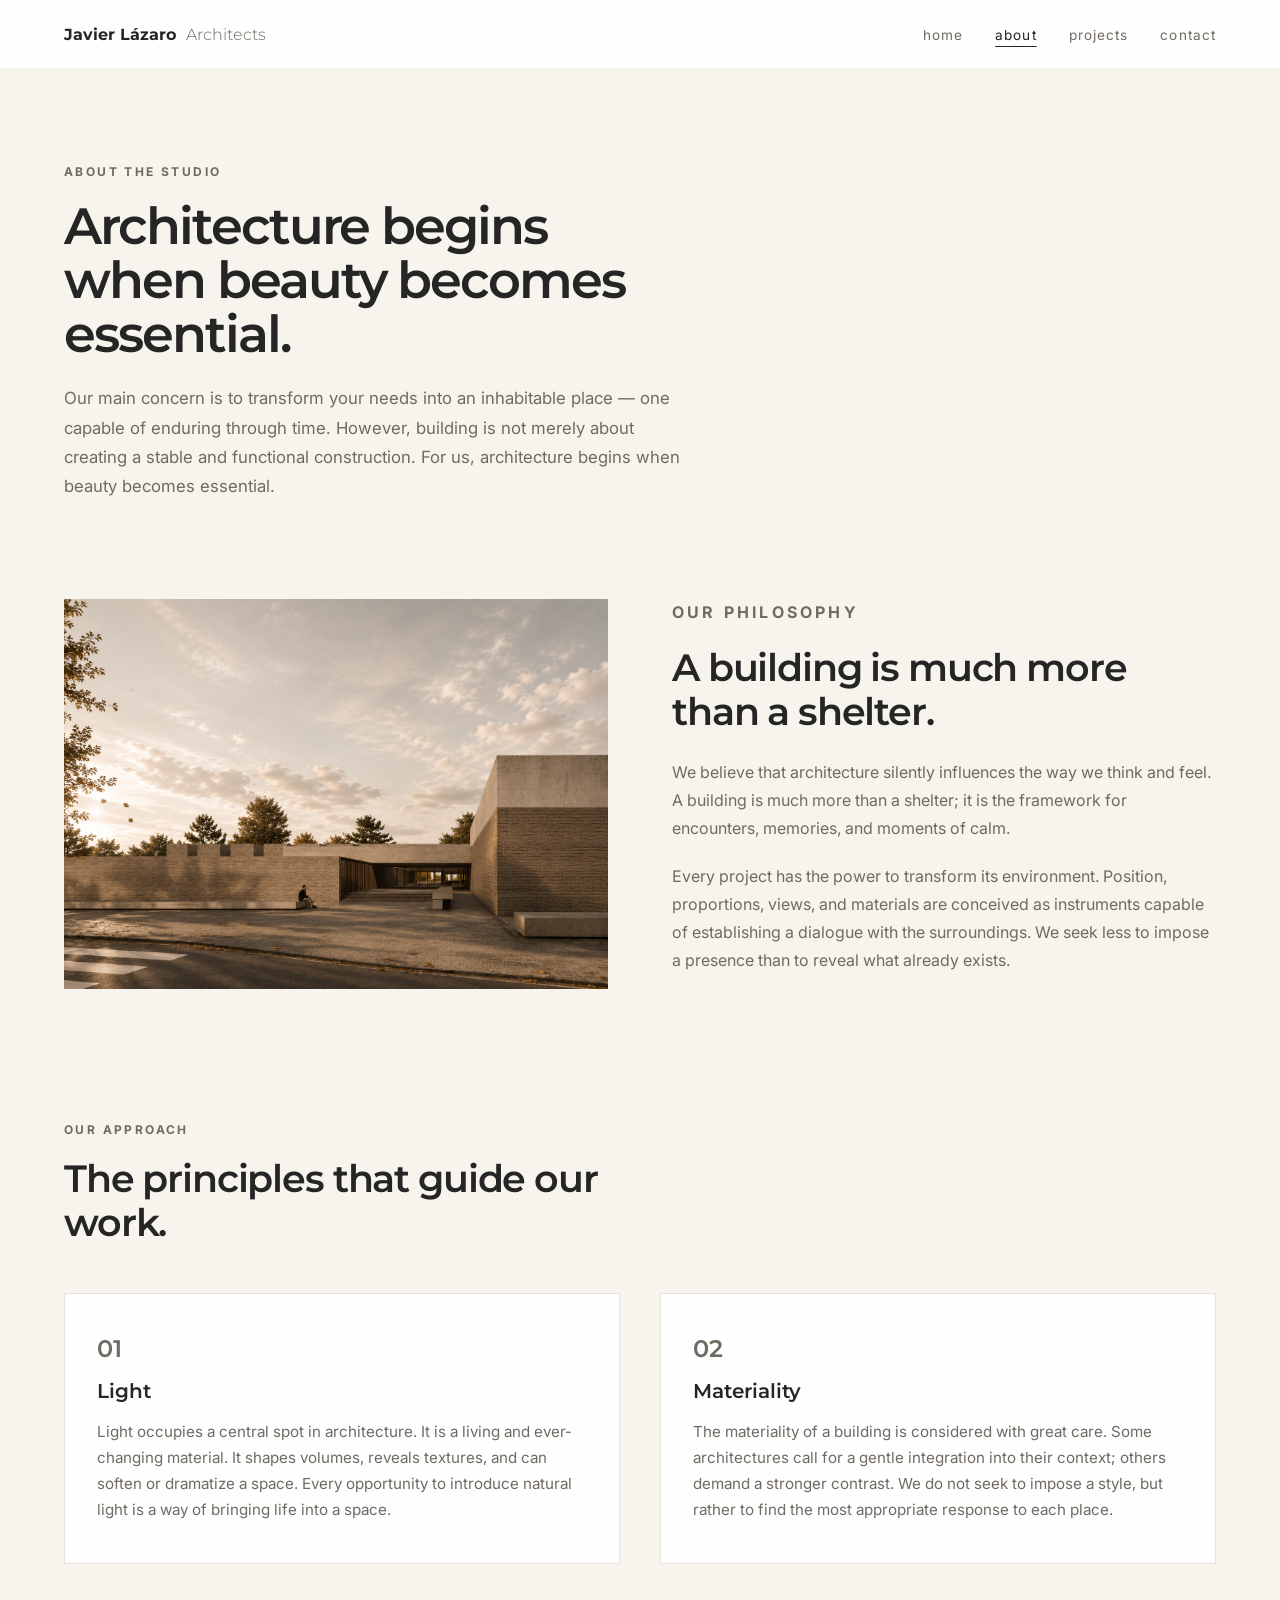
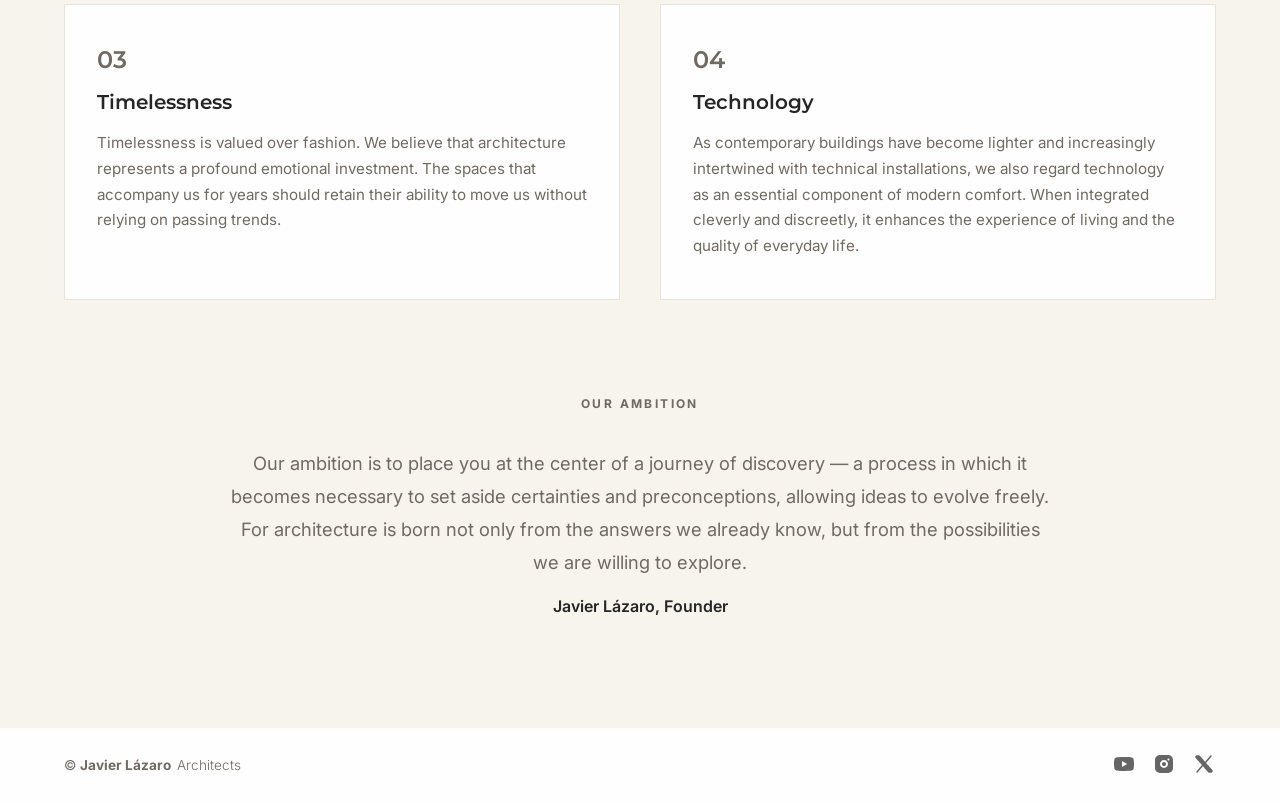
==== commit 40e2ffa8: "feat: redesign about, project, conatct pages" ====
--- a/about.html
+++ b/about.html
@@ -31,7 +31,7 @@
           <li><a href="index.html">home</a></li>
           <li><a href="about.html" class="active">about</a></li>
           <li><a href="projects.html">projects</a></li>
-          <li><a href="#">contact</a></li>
+          <li><a href="contact.html">contact</a></li>
         </ul>
       </nav>
       <button class="hamburger-menu" id="hamburger-menu">
@@ -57,10 +57,7 @@
       <!-- PHILOSOPHY -->
       <section class="philosophy">
         <div class="philosophy-image">
-          <img
-            src="./images/projects/almu-y-tommi.png"
-            alt="Almu & Tommi project"
-          />
+          <img src="./images/projects/pfc.png" alt="PFC project" />
         </div>
         <div class="philosophy-text">
           <p class="eyebrow">Our Philosophy</p>
--- a/global.css
+++ b/global.css
@@ -16,10 +16,17 @@
 }
 
 body {
+  display: flex;
+  flex-direction: column;
   min-height: 100vh;
   font-family: "Inter", sans-serif;
   background-color: var(--color-cream);
   color: var(--color-text);
+}
+
+/* grows to push the footer down */
+main {
+  flex: 1;
 }
 
 ul {
@@ -138,44 +145,13 @@
   padding: 5%;
   background-image: url("./images/projects/pfc.png");
   background-size: cover;
-  background-position: center;
+  background-position: 25% 75%;
   background-repeat: no-repeat;
 }
 
-.hero-content-details {
-  max-width: 600px;
-  padding: 3.5rem;
-  background: rgba(0, 0, 0, 0.4);
-  /* backdrop-filter: blur(1px); */
-}
-
-.hero .eyebrow {
-  color: var(--color-stone);
-}
-
-.hero h1 {
-  margin-bottom: 1.5rem;
-  font-size: clamp(2.4rem, 4vw, 4.5rem);
-  color: var(--color-light);
-  font-family: "Montserrat", sans-serif;
-  font-weight: 600;
-  line-height: 1.05;
-  letter-spacing: -0.04em;
-}
-
-.hero .subtext {
-  margin-bottom: 2.5rem;
-  font-size: 1.05rem;
-  line-height: 1.75;
-  color: var(--color-cream);
-}
-
-/* BUTTON */
-
+/* buttons not visible on the big screen */
 .btn-wrapper {
-  display: flex;
-  gap: 1rem;
-  flex-wrap: wrap;
+  display: none;
 }
 
 .button {
@@ -284,7 +260,7 @@
 /* ABOUT - VALUES */
 
 .page-section {
-  padding: 2rem 5% 5rem;
+  padding: 5rem 5% 5rem;
 }
 
 .section-header {
@@ -517,6 +493,56 @@
   display: none;
 }
 
+/* CONTACT */
+
+.contact-details {
+  display: flex;
+  justify-content: center;
+  align-items: center;
+  padding: 4rem 5%;
+  min-height: calc(100vh - 200px);
+}
+
+.contact-card {
+  display: flex;
+  flex-direction: column;
+  align-items: center;
+  gap: 2rem;
+  text-align: center;
+  /* <address> defaults to italic */
+  font-style: normal;
+}
+
+.contact-group {
+  display: flex;
+  flex-direction: column;
+  gap: 0.4rem;
+}
+
+/* The one emphasized line */
+.contact-name {
+  font-family: "Montserrat", sans-serif;
+  font-size: clamp(1.8rem, 3.5vw, 2.4rem);
+  letter-spacing: -0.02em;
+  margin-bottom: 0.5rem;
+}
+
+/* Every other line — one size, one color */
+.contact-card p {
+  font-size: 1.05rem;
+  line-height: 1.7;
+}
+
+.contact-card a:hover {
+  text-decoration: underline;
+}
+
+.contact-divider {
+  width: 40px;
+  height: 1px;
+  background-color: var(--color-text);
+}
+
 /* RESPONSIVE */
 
 @media (max-width: 900px) {
@@ -538,6 +564,15 @@
 }
 
 @media (max-width: 768px) {
+  body.nav-open .site-nav {
+    transform: translateY(0);
+  }
+
+  /* lock background scroll when nav is open*/
+  body.nav-open {
+    overflow: hidden;
+  }
+
   .site-footer {
     flex-direction: column;
     gap: 1rem;
@@ -566,15 +601,6 @@
     background: var(--color-light);
   }
 
-  body.nav-open .site-nav {
-    transform: translateY(0);
-  }
-
-  /* lock background scroll when nav is open*/
-  body.nav-open {
-    overflow: hidden;
-  }
-
   .site-nav ul {
     flex-direction: column;
     align-items: center;
@@ -586,10 +612,24 @@
     letter-spacing: 0.1em;
   }
 
-  .hero-content-details {
+  .hero-content {
+    align-items: flex-end;
+    background-position: center;
+  }
+
+  .hero-content .btn-wrapper {
+    display: flex;
+    gap: 1rem;
     width: 100%;
-    max-width: 100%;
-    padding: 2rem 1.5rem;
+  }
+
+  .hero-content .button {
+    flex: 1;
+    text-align: center;
+  }
+
+  .page-section {
+    padding: 3rem 5% 3rem;
   }
 }
 
@@ -610,24 +650,22 @@
     top: 1rem;
     right: 1.25rem;
   }
+
+  .contact-details {
+    grid-template-columns: 1fr;
+    gap: 2.5rem;
+  }
+
+  .contact-block address,
+  .contact-value {
+    font-size: 1.2rem;
+  }
 }
 
 @media (max-width: 475px) {
-  .hero h1 {
-    font-size: 2rem;
-    margin-bottom: 0.8rem;
-  }
-
-  .hero .subtext {
-    margin-bottom: 1.5rem;
-  }
   .btn-wrapper {
     flex-direction: column;
     text-align: center;
     gap: 0.7rem;
   }
-
-  .button {
-    padding: 0.8rem 1.6rem;
-  }
-}
+}
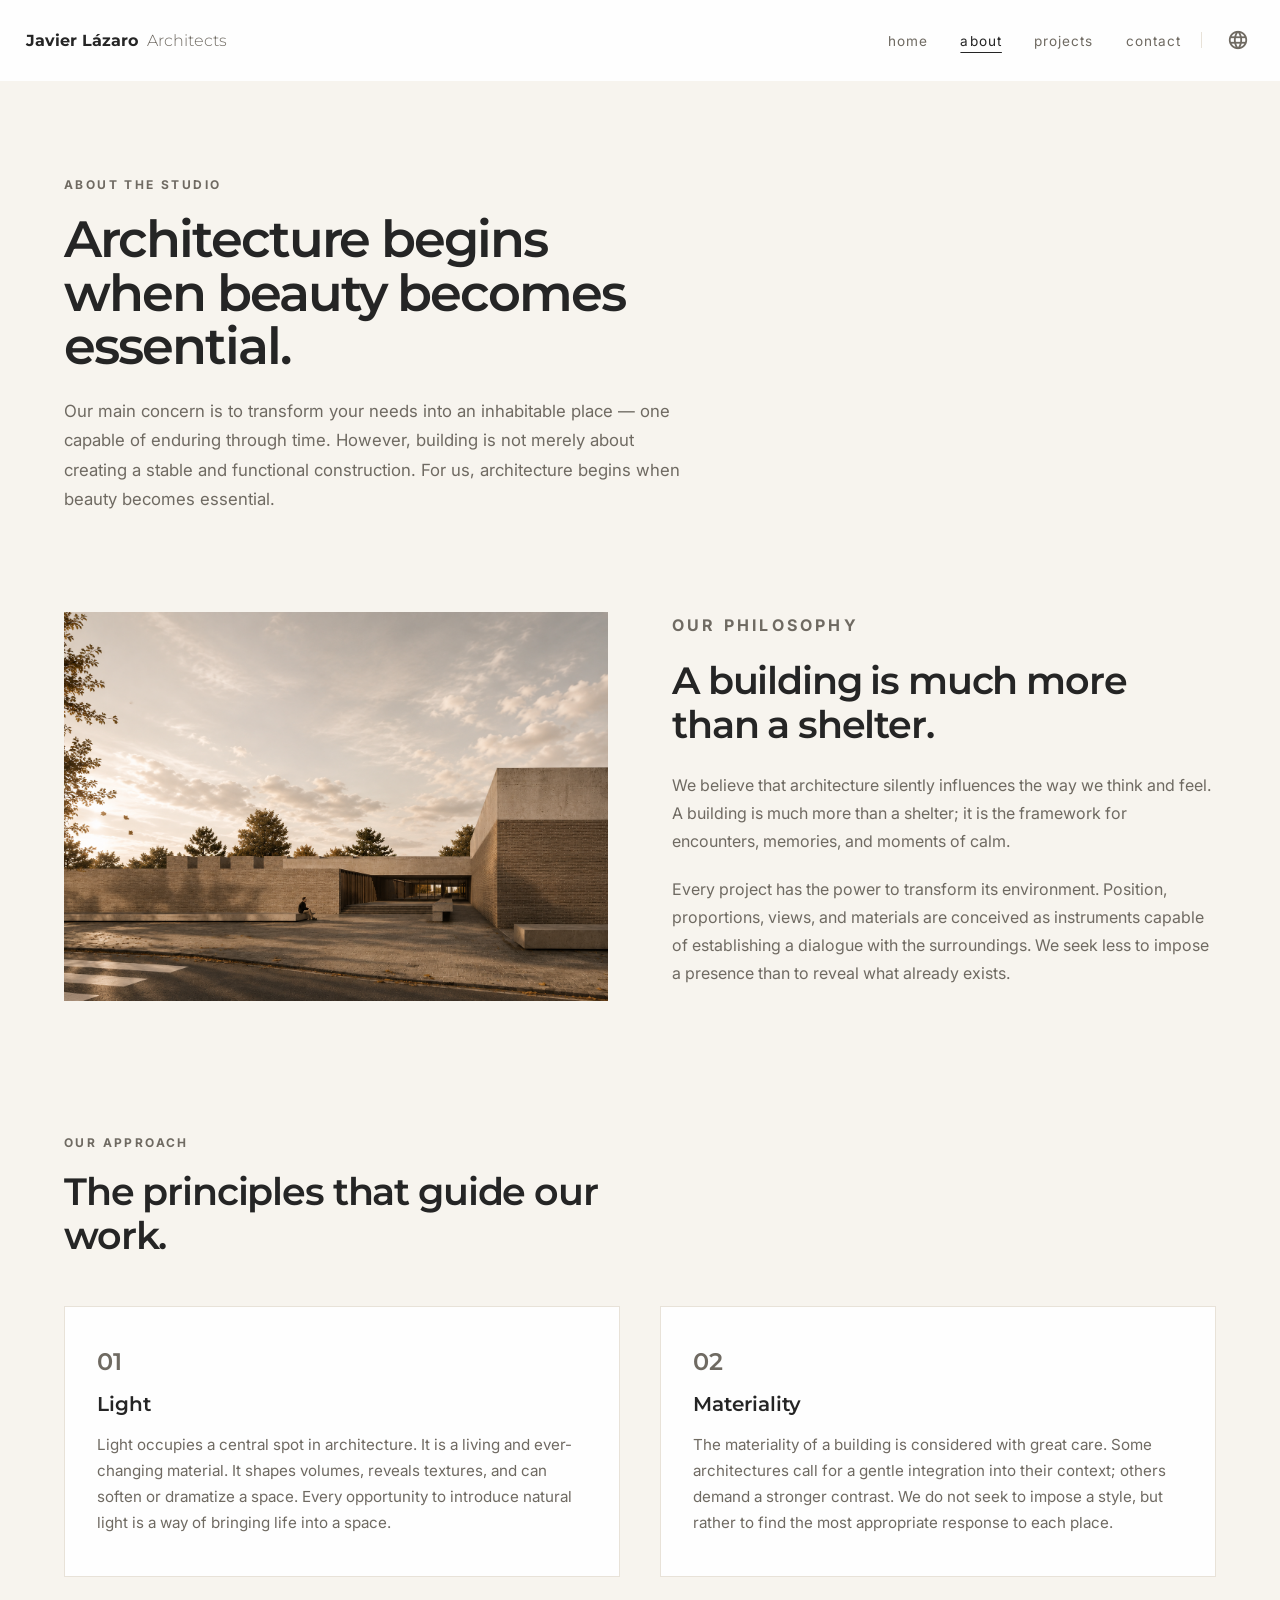
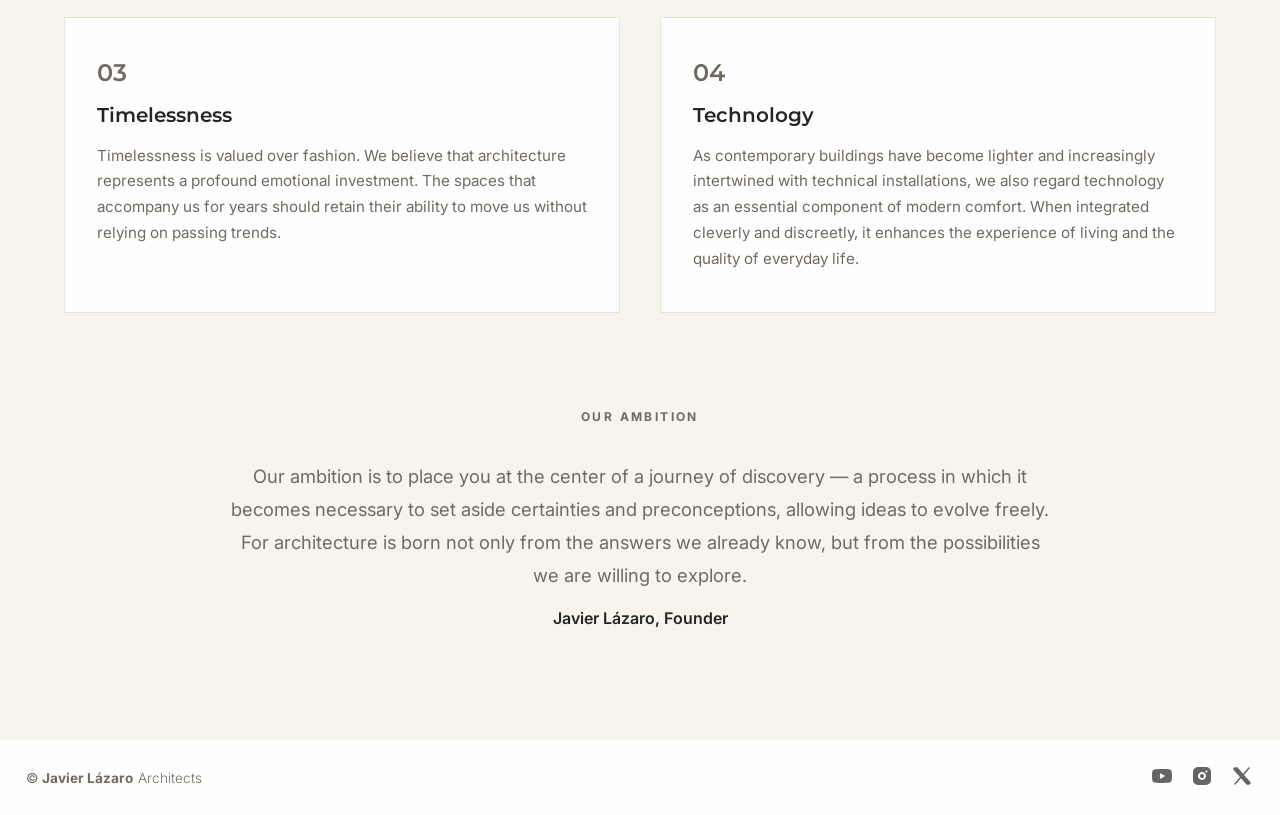
==== commit d26491c7: "add language switch" ====
--- a/about.html
+++ b/about.html
@@ -33,6 +33,34 @@
           <li><a href="projects.html">projects</a></li>
           <li><a href="contact.html">contact</a></li>
         </ul>
+        <div class="lang-switch" id="lang-switch">
+          <button
+            type="button"
+            class="lang-toggle"
+            id="lang-toggle"
+            aria-expanded="false"
+            aria-controls="lang-menu"
+          >
+            <i class="material-icons">language</i>
+          </button>
+          <ul class="lang-menu" id="lang-menu">
+            <li>
+              <a href="about.html" lang="en" hreflang="en" aria-current="true"
+                >EN</a
+              >
+            </li>
+            <li>
+              <span class="lang-unavailable" lang="fr" title="Coming soon"
+                >FR</span
+              >
+            </li>
+            <li>
+              <span class="lang-unavailable" lang="nl" title="Coming soon"
+                >NL</span
+              >
+            </li>
+          </ul>
+        </div>
       </nav>
       <button class="hamburger-menu" id="hamburger-menu">
         <!-- material icons -->
--- a/global.css
+++ b/global.css
@@ -55,7 +55,7 @@
   display: flex;
   justify-content: space-between;
   align-items: center;
-  padding: 1.5rem 5%;
+  padding: 1.5rem 2%;
   background-color: var(--color-light);
   position: sticky;
   top: 0;
@@ -77,6 +77,12 @@
   color: var(--color-muted);
 }
 
+.site-nav {
+  display: flex;
+  align-items: center;
+  gap: 2.5rem;
+}
+
 .site-nav ul {
   display: flex;
   gap: 2rem;
@@ -99,6 +105,84 @@
   color: var(--color-text);
   text-decoration: underline;
   text-underline-offset: 0.4rem;
+}
+
+/* LANGUAGE SWITCHER */
+
+.lang-switch {
+  position: relative;
+  display: flex;
+  flex-direction: column;
+  align-items: center;
+}
+
+.lang-switch::before {
+  content: "";
+  position: absolute;
+  top: 50%;
+  left: -1.25rem;
+  width: 1px;
+  height: 1rem;
+  transform: translateY(-50%);
+  background-color: var(--color-stone);
+}
+
+.lang-switch .lang-toggle {
+  display: flex;
+  align-items: center;
+  justify-content: center;
+  padding: 0.35rem;
+  color: var(--color-muted);
+  background-color: transparent;
+  border: none;
+  cursor: pointer;
+  transition: color 0.15s;
+}
+
+.lang-switch .lang-toggle .material-icons {
+  font-size: 1.35rem;
+}
+
+.lang-switch .lang-toggle:hover,
+.lang-switch.open .lang-toggle {
+  color: var(--color-text);
+}
+
+.lang-switch .lang-menu {
+  display: none;
+  position: absolute;
+  top: calc(100% + 0.75rem);
+  left: 50%;
+  transform: translateX(-50%);
+  z-index: 1;
+  flex-direction: column;
+  gap: 0.6rem;
+  padding: 1rem 1rem;
+  background-color: var(--color-light);
+  border: 1px solid var(--color-stone);
+}
+
+.lang-switch.open .lang-menu {
+  display: flex;
+}
+
+.lang-switch .lang-menu a,
+.lang-switch .lang-menu span {
+  font-size: 0.8rem;
+  font-weight: 600;
+  letter-spacing: 0.08em;
+  color: var(--color-muted);
+}
+
+.lang-switch .lang-menu a:hover,
+.lang-switch .lang-menu a[aria-current="true"] {
+  color: var(--color-text);
+  text-decoration: underline;
+  text-underline-offset: 0.3rem;
+}
+
+.lang-switch .lang-menu .lang-unavailable {
+  opacity: 0.45;
 }
 
 /* HAMBURGER-MENU */
@@ -177,7 +261,7 @@
   display: flex;
   justify-content: space-between;
   align-items: center;
-  padding: 1.5rem 5%;
+  padding: 1.5rem 2%;
   background-color: var(--color-light);
   color: var(--color-muted);
   font-size: 0.85rem;
@@ -589,8 +673,10 @@
   .site-nav {
     position: fixed;
     display: flex;
+    flex-direction: column;
     justify-content: center;
     align-items: center;
+    gap: 3rem;
     transform: translateY(-100%);
     transition: transform 0.2s;
     top: 0;
@@ -612,6 +698,38 @@
     letter-spacing: 0.1em;
   }
 
+  .lang-switch {
+    padding-top: 2rem;
+    border-top: 1px solid var(--color-stone);
+  }
+
+  .lang-switch::before {
+    display: none;
+  }
+
+  .lang-switch .lang-toggle .material-icons {
+    font-size: 1.6rem;
+  }
+
+  .lang-switch .lang-menu {
+    position: static;
+    left: auto;
+    transform: none;
+    flex-direction: row;
+    align-items: center;
+    gap: 1.25rem;
+    min-width: 0;
+    margin-top: 1.5rem;
+    padding: 0;
+    background: none;
+    border: none;
+  }
+
+  .lang-switch .lang-menu a,
+  .lang-switch .lang-menu span {
+    font-size: 1rem;
+  }
+
   .hero-content {
     align-items: flex-end;
     background-position: center;
